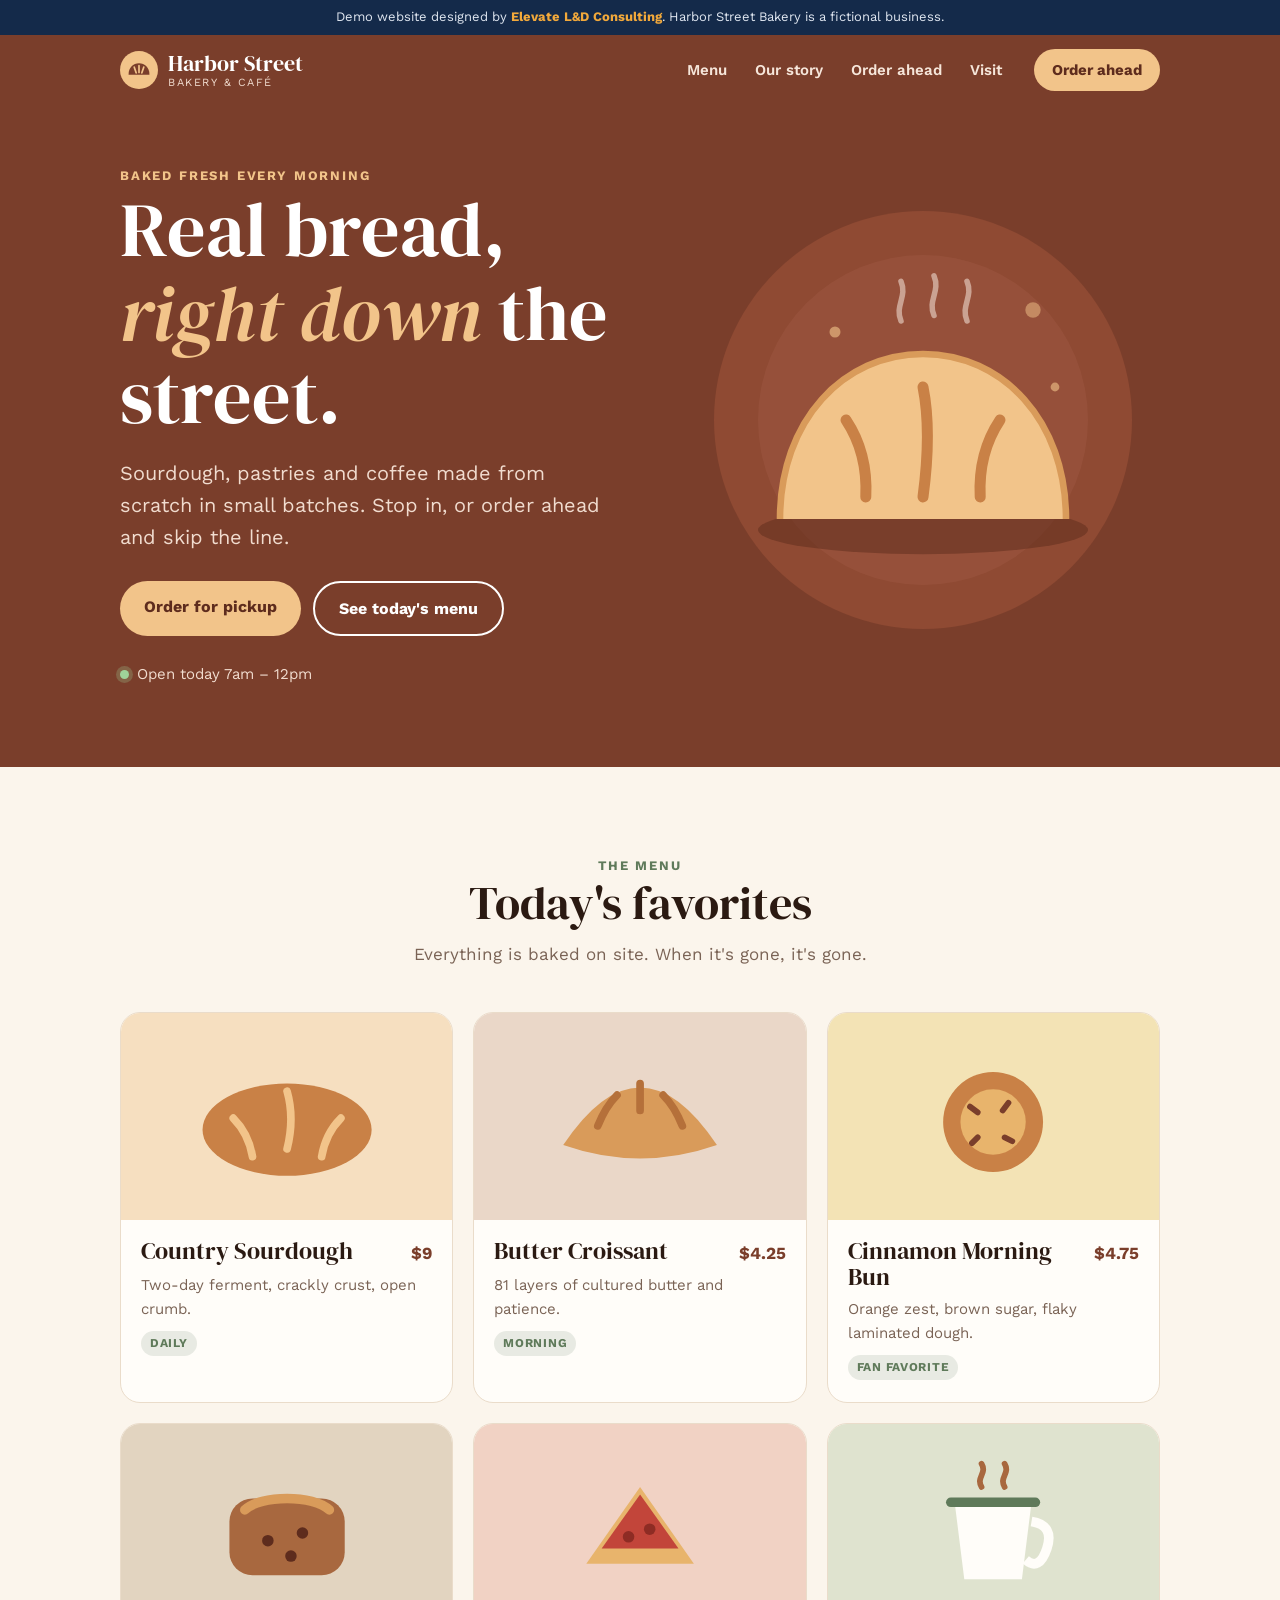
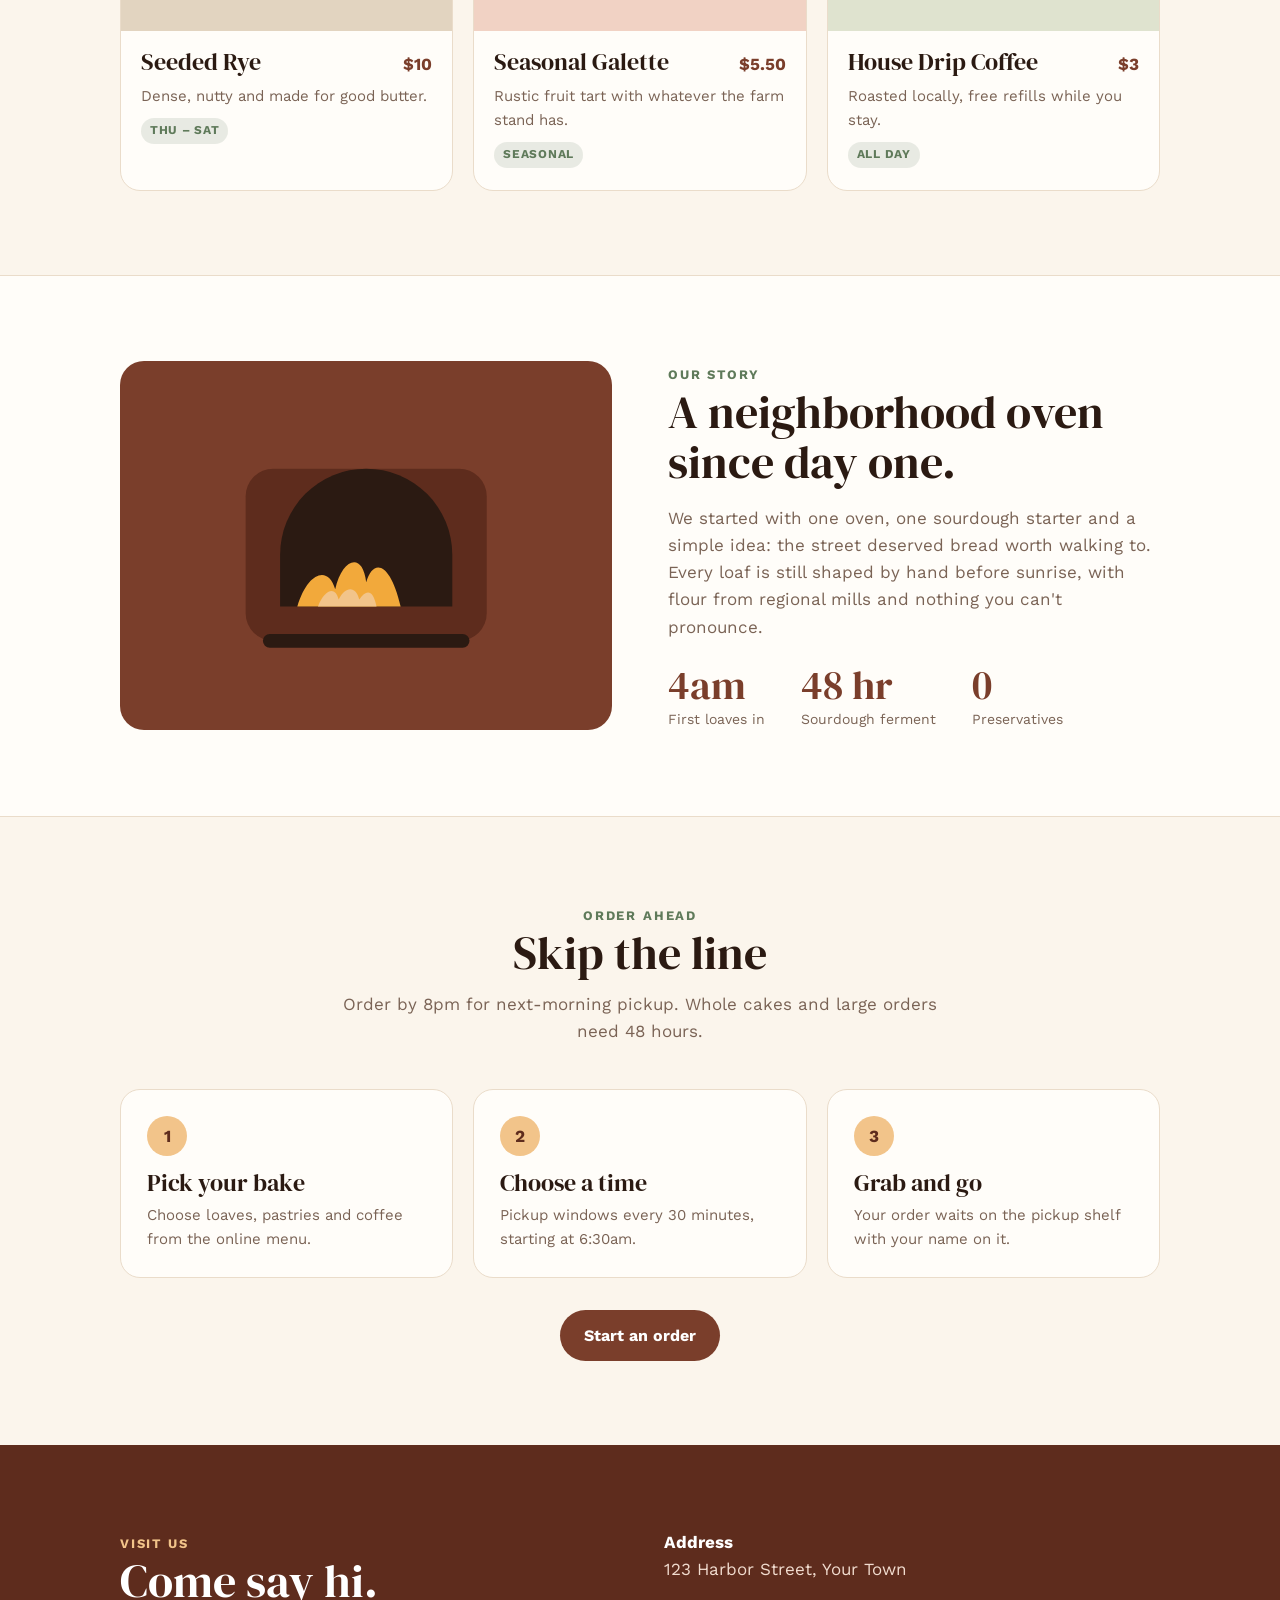
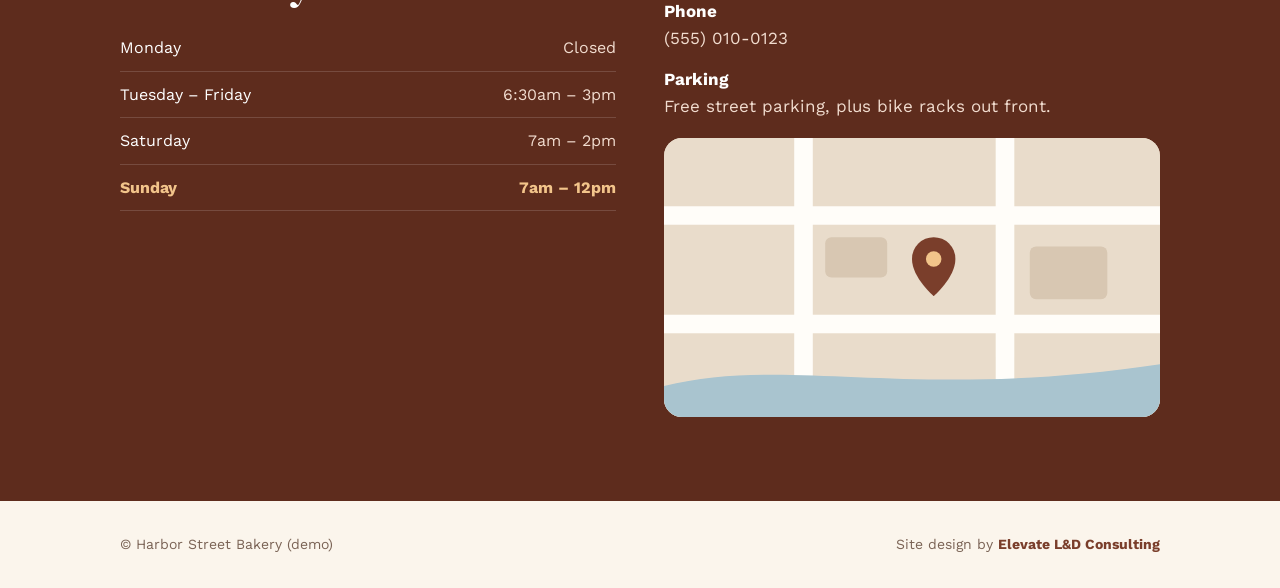
==== harbor-bakery.html @ c4de7d1b "Add files via upload" ====
<!doctype html>
<html lang="en">
<head>
<meta charset="utf-8">
<meta name="viewport" content="width=device-width,initial-scale=1">
<title>Harbor Street Bakery | Demo site by Elevate L&amp;D Consulting</title>
<meta name="description" content="Demo small-business website designed by Elevate L&D Consulting. Harbor Street Bakery is a fictional business.">
<meta name="robots" content="noindex">
<link rel="icon" href="data:image/svg+xml,%3Csvg xmlns='http://www.w3.org/2000/svg' viewBox='0 0 32 32'%3E%3Ccircle cx='16' cy='16' r='16' fill='%237a3e2b'/%3E%3Cpath d='M9 19c0-5 3-8 7-8s7 3 7 8z' fill='%23f2c48a'/%3E%3C/svg%3E">
<link rel="preconnect" href="https://fonts.googleapis.com">
<link rel="preconnect" href="https://fonts.gstatic.com" crossorigin>
<link href="https://fonts.googleapis.com/css2?family=DM+Serif+Display:ital@0;1&family=Work+Sans:wght@400;500;600;700&display=swap" rel="stylesheet">
<style>
:root{--rust:#7a3e2b;--rust2:#5e2c1d;--crust:#f2c48a;--cream:#fbf5ec;--flour:#fffdf9;--ink:#2b1a12;--mute:#7a6355;--line:#eadcca;--sage:#5f7a5a}
@media (prefers-color-scheme:dark){:root:not([data-theme="light"]){--cream:#1d1410;--flour:#271b15;--ink:#f6ebe0;--mute:#c4ab98;--line:#3d2c22}}
*{box-sizing:border-box}
html{scroll-behavior:smooth}
body{margin:0;background:var(--cream);color:var(--ink);font:17px/1.6 "Work Sans",system-ui,sans-serif}
a{color:inherit}
.wrap{max-width:1080px;margin:0 auto;padding:0 20px}
h1,h2,h3{font-family:"DM Serif Display",Georgia,serif;font-weight:400;line-height:1.1;margin:0}
h2{font-size:clamp(32px,5vw,46px)}
.kicker{font-size:13px;font-weight:700;letter-spacing:.14em;text-transform:uppercase;color:var(--sage)}
.btn{display:inline-block;padding:13px 24px;border-radius:999px;font-weight:700;text-decoration:none;font-size:16px;transition:transform .15s}
.btn:hover{transform:translateY(-1px)}
.btn.crust{background:var(--crust);color:var(--rust2)}
.btn.line{border:2px solid currentColor}

/* demo ribbon */
.demo{background:#142a4a;color:#dfe6f0;font-size:13px;text-align:center;padding:7px 16px}
.demo a{color:#f2a93b;font-weight:700;text-decoration:none}

/* nav */
header{background:var(--rust);color:#fff}
.nav{display:flex;align-items:center;gap:20px;height:70px}
.logo{display:flex;align-items:center;gap:10px;text-decoration:none}
.logo svg{width:38px;height:38px}
.logo span{font-family:"DM Serif Display",serif;font-size:22px;line-height:1}
.logo small{display:block;font-family:"Work Sans",sans-serif;font-size:11px;letter-spacing:.14em;text-transform:uppercase;color:#f1dccf;margin-top:3px}
.nav nav{margin-left:auto;display:flex;gap:4px}
.nav nav a{text-decoration:none;color:#f6e6da;font-weight:600;font-size:15px;padding:8px 12px;border-radius:8px}
.nav nav a:hover{background:rgba(255,255,255,.1);color:#fff}
.nav .btn{padding:9px 18px;font-size:15px}
@media (max-width:760px){.nav nav{display:none}.nav .btn{margin-left:auto}}

/* hero */
.hero{background:var(--rust);color:#fff;overflow:hidden}
.hero .wrap{display:grid;grid-template-columns:1.05fr .95fr;gap:40px;align-items:center;padding-top:56px;padding-bottom:80px}
.hero h1{font-size:clamp(44px,7vw,76px)}
.hero h1 em{color:var(--crust)}
.hero p{color:#f1dccf;font-size:clamp(17px,2vw,20px);max-width:500px;margin:18px 0 28px}
.hero .ctas{display:flex;gap:12px;flex-wrap:wrap}
.hero .open{display:inline-flex;align-items:center;gap:8px;margin-top:26px;font-size:15px;color:#f1dccf}
.hero .open i{width:9px;height:9px;border-radius:50%;background:#9fd49a;box-shadow:0 0 0 4px rgba(159,212,154,.25)}
.art{position:relative;aspect-ratio:1;max-width:440px;justify-self:center;width:100%}
.art svg{width:100%;height:100%}
@media (max-width:760px){.hero .wrap{grid-template-columns:1fr;padding-top:40px;padding-bottom:56px}.art{max-width:300px}}

/* sections */
section{padding:84px 0}
@media (max-width:760px){section{padding:60px 0}}
.center{text-align:center;max-width:620px;margin:0 auto 44px}
.center p{color:var(--mute);margin:12px 0 0}

/* menu */
.menu{display:grid;grid-template-columns:repeat(3,1fr);gap:20px}
@media (max-width:860px){.menu{grid-template-columns:1fr 1fr}}
@media (max-width:520px){.menu{grid-template-columns:1fr}}
.item{background:var(--flour);border:1px solid var(--line);border-radius:20px;overflow:hidden}
.item .pic{aspect-ratio:16/10;display:grid;place-items:center}
.item .pic svg{width:58%;height:auto}
.item .txt{padding:18px 20px 22px}
.item .row{display:flex;justify-content:space-between;align-items:baseline;gap:10px}
.item h3{font-size:24px}
.item .price{font-weight:700;color:var(--rust)}
@media (prefers-color-scheme:dark){:root:not([data-theme="light"]) .item .price{color:var(--crust)}}
.item p{margin:6px 0 0;color:var(--mute);font-size:15px}
.tag{display:inline-block;margin-top:10px;font-size:12px;font-weight:700;letter-spacing:.06em;text-transform:uppercase;color:var(--sage);background:color-mix(in srgb,var(--sage) 14%,transparent);padding:3px 9px;border-radius:999px}
.p1{background:#f6dfc0}.p2{background:#ead7c8}.p3{background:#f3e3b5}.p4{background:#e2d4c0}.p5{background:#f1d2c4}.p6{background:#dfe3cf}

/* story */
.story{background:var(--flour);border-top:1px solid var(--line);border-bottom:1px solid var(--line)}
.story .wrap{display:grid;grid-template-columns:1fr 1fr;gap:56px;align-items:center}
.story p{color:var(--mute)}
.stats{display:flex;gap:36px;margin-top:24px;flex-wrap:wrap}
.stats b{display:block;font-family:"DM Serif Display",serif;font-size:40px;font-weight:400;color:var(--rust);line-height:1}
@media (prefers-color-scheme:dark){:root:not([data-theme="light"]) .stats b{color:var(--crust)}}
.stats span{font-size:14px;color:var(--mute)}
.oven{border-radius:24px;background:var(--rust);aspect-ratio:4/3;display:grid;place-items:center}
.oven svg{width:70%}
@media (max-width:760px){.story .wrap{grid-template-columns:1fr;gap:28px}}

/* order steps */
.steps{display:grid;grid-template-columns:repeat(3,1fr);gap:20px;counter-reset:n}
@media (max-width:760px){.steps{grid-template-columns:1fr}}
.step{background:var(--flour);border:1px solid var(--line);border-radius:20px;padding:26px}
.step::before{counter-increment:n;content:counter(n);display:grid;place-items:center;width:40px;height:40px;border-radius:50%;background:var(--crust);color:var(--rust2);font-weight:700;margin-bottom:14px}
.step h3{font-size:24px;margin-bottom:6px}
.step p{margin:0;color:var(--mute);font-size:15px}
.order-cta{text-align:center;margin-top:32px}
.order-cta .btn{background:var(--rust);color:#fff}

/* visit */
.visit{background:var(--rust2);color:#fff}
.visit .wrap{display:grid;grid-template-columns:1fr 1fr;gap:48px}
.visit h2{margin-bottom:18px}
.hours{width:100%;border-collapse:collapse;font-size:16px}
.hours td{padding:10px 0;border-bottom:1px solid rgba(255,255,255,.15)}
.hours td:last-child{text-align:right;color:#f1dccf}
.hours tr.today td{color:var(--crust);font-weight:700}
.info p{color:#f1dccf;margin:0 0 14px}
.info b{color:#fff}
.map{margin-top:18px;border-radius:18px;overflow:hidden;aspect-ratio:16/9;background:#e9dccb}
.map svg{width:100%;height:100%;display:block}
@media (max-width:760px){.visit .wrap{grid-template-columns:1fr}}

footer{padding:32px 0;font-size:14px;color:var(--mute)}
footer .wrap{display:flex;justify-content:space-between;gap:12px;flex-wrap:wrap}
footer a{font-weight:700;text-decoration:none;color:var(--rust)}
@media (prefers-color-scheme:dark){:root:not([data-theme="light"]) footer a{color:var(--crust)}}
</style>
</head>
<body>

<div class="demo">Demo website designed by <a href="index.html#digital" target="_top">Elevate L&amp;D Consulting</a>. Harbor Street Bakery is a fictional business.</div>

<header>
  <div class="wrap nav">
    <a class="logo" href="#top" aria-label="Harbor Street Bakery home">
      <svg viewBox="0 0 40 40" aria-hidden="true"><circle cx="20" cy="20" r="20" fill="#f2c48a"/><path d="M9 25c0-7.5 4.9-12 11-12s11 4.5 11 12z" fill="#7a3e2b"/><path d="M15 17l2 6M20 15.5v7M25 17l-2 6" stroke="#f2c48a" stroke-width="1.8" stroke-linecap="round"/></svg>
      <span>Harbor Street<small>Bakery &amp; Café</small></span>
    </a>
    <nav><a href="#menu">Menu</a><a href="#story">Our story</a><a href="#order">Order ahead</a><a href="#visit">Visit</a></nav>
    <a class="btn crust" href="#order">Order ahead</a>
  </div>
</header>

<main id="top">
<section class="hero" style="padding:0">
  <div class="wrap">
    <div>
      <span class="kicker" style="color:var(--crust)">Baked fresh every morning</span>
      <h1>Real bread, <em>right down</em> the street.</h1>
      <p>Sourdough, pastries and coffee made from scratch in small batches. Stop in, or order ahead and skip the line.</p>
      <div class="ctas"><a class="btn crust" href="#order">Order for pickup</a><a class="btn line" href="#menu">See today's menu</a></div>
      <div class="open"><i></i><span id="openNow">Open today 6:30am – 3pm</span></div>
    </div>
    <div class="art" aria-hidden="true">
      <svg viewBox="0 0 400 400">
        <circle cx="200" cy="200" r="190" fill="#8f4a33"/>
        <circle cx="200" cy="200" r="150" fill="#9c5640" opacity=".6"/>
        <ellipse cx="200" cy="300" rx="150" ry="22" fill="#5e2c1d" opacity=".5"/>
        <path d="M70 290c0-90 58-150 130-150s130 60 130 150z" fill="#f2c48a"/>
        <path d="M70 290c0-90 58-150 130-150s130 60 130 150" fill="none" stroke="#d99b5a" stroke-width="6"/>
        <path d="M130 200q20 30 18 70M200 170q8 40 0 100M270 200q-20 30-18 70" stroke="#c98146" stroke-width="10" stroke-linecap="round" fill="none"/>
        <circle cx="120" cy="120" r="5" fill="#f2c48a" opacity=".6"/><circle cx="300" cy="100" r="7" fill="#f2c48a" opacity=".5"/><circle cx="320" cy="170" r="4" fill="#f2c48a" opacity=".6"/>
        <path d="M180 110c-6-14 6-22 0-36M210 105c-6-14 6-22 0-36M240 110c-6-14 6-22 0-36" stroke="#f6e6da" stroke-width="5" stroke-linecap="round" fill="none" opacity=".55"/>
      </svg>
    </div>
  </div>
</section>

<section id="menu">
  <div class="wrap">
    <div class="center"><span class="kicker">The menu</span><h2>Today's favorites</h2><p>Everything is baked on site. When it's gone, it's gone.</p></div>
    <div class="menu">
      <article class="item"><div class="pic p1"><svg viewBox="0 0 100 70"><ellipse cx="50" cy="42" rx="44" ry="24" fill="#c98146"/><path d="M22 36q8 8 10 20M50 22q4 14 0 30M78 36q-8 8-10 20" stroke="#f2c48a" stroke-width="4" stroke-linecap="round" fill="none"/></svg></div>
        <div class="txt"><div class="row"><h3>Country Sourdough</h3><span class="price">$9</span></div><p>Two-day ferment, crackly crust, open crumb.</p><span class="tag">Daily</span></div></article>
      <article class="item"><div class="pic p2"><svg viewBox="0 0 100 70"><path d="M10 50q40-60 80 0q-40 14-80 0z" fill="#d99b5a"/><path d="M28 40q4-10 10-16M50 32v-14M72 40q-4-10-10-16" stroke="#b5703a" stroke-width="4" stroke-linecap="round" fill="none"/></svg></div>
        <div class="txt"><div class="row"><h3>Butter Croissant</h3><span class="price">$4.25</span></div><p>81 layers of cultured butter and patience.</p><span class="tag">Morning</span></div></article>
      <article class="item"><div class="pic p3"><svg viewBox="0 0 100 70"><circle cx="50" cy="38" r="26" fill="#c98146"/><circle cx="50" cy="38" r="17" fill="#e8b46c"/><path d="M38 30l4 3M58 28l-3 4M56 46l4 2M42 46l-3 3" stroke="#7a3e2b" stroke-width="3" stroke-linecap="round"/></svg></div>
        <div class="txt"><div class="row"><h3>Cinnamon Morning Bun</h3><span class="price">$4.75</span></div><p>Orange zest, brown sugar, flaky laminated dough.</p><span class="tag">Fan favorite</span></div></article>
      <article class="item"><div class="pic p4"><svg viewBox="0 0 100 70"><rect x="20" y="20" width="60" height="40" rx="12" fill="#a8683f"/><path d="M28 26c8-8 36-8 44 0" stroke="#d99b5a" stroke-width="5" fill="none" stroke-linecap="round"/><circle cx="40" cy="42" r="3" fill="#5e2c1d"/><circle cx="58" cy="38" r="3" fill="#5e2c1d"/><circle cx="52" cy="50" r="3" fill="#5e2c1d"/></svg></div>
        <div class="txt"><div class="row"><h3>Seeded Rye</h3><span class="price">$10</span></div><p>Dense, nutty and made for good butter.</p><span class="tag">Thu – Sat</span></div></article>
      <article class="item"><div class="pic p5"><svg viewBox="0 0 100 70"><path d="M22 54l28-40 28 40z" fill="#e8b46c"/><path d="M30 46l20-28 20 28z" fill="#c2453a"/><circle cx="44" cy="40" r="3" fill="#8e2c24"/><circle cx="55" cy="36" r="3" fill="#8e2c24"/></svg></div>
        <div class="txt"><div class="row"><h3>Seasonal Galette</h3><span class="price">$5.50</span></div><p>Rustic fruit tart with whatever the farm stand has.</p><span class="tag">Seasonal</span></div></article>
      <article class="item"><div class="pic p6"><svg viewBox="0 0 100 70"><path d="M30 22h40l-5 40H35z" fill="#fffdf9"/><path d="M28 22h44" stroke="#5f7a5a" stroke-width="5" stroke-linecap="round"/><path d="M70 32q12 2 8 14t-11 6" stroke="#fffdf9" stroke-width="5" fill="none"/><path d="M44 14c-3-5 3-7 0-12M56 14c-3-5 3-7 0-12" stroke="#a8683f" stroke-width="3" stroke-linecap="round" fill="none"/></svg></div>
        <div class="txt"><div class="row"><h3>House Drip Coffee</h3><span class="price">$3</span></div><p>Roasted locally, free refills while you stay.</p><span class="tag">All day</span></div></article>
    </div>
  </div>
</section>

<section class="story" id="story">
  <div class="wrap">
    <div class="oven" aria-hidden="true">
      <svg viewBox="0 0 200 150"><rect x="30" y="30" width="140" height="100" rx="16" fill="#5e2c1d"/><path d="M50 110V80a50 50 0 0 1 100 0v30z" fill="#2b1a12"/><path d="M60 110c6-20 18-24 22-10 4-18 16-22 18-4 4-14 14-12 20 14z" fill="#f2a93b"/><path d="M72 110c4-10 10-12 12-4 4-8 10-8 12 0 4-6 8-6 10 4z" fill="#f2c48a"/><rect x="40" y="126" width="120" height="8" rx="4" fill="#2b1a12"/></svg>
    </div>
    <div>
      <span class="kicker">Our story</span>
      <h2>A neighborhood oven since day one.</h2>
      <p>We started with one oven, one sourdough starter and a simple idea: the street deserved bread worth walking to. Every loaf is still shaped by hand before sunrise, with flour from regional mills and nothing you can't pronounce.</p>
      <div class="stats"><div><b>4am</b><span>First loaves in</span></div><div><b>48 hr</b><span>Sourdough ferment</span></div><div><b>0</b><span>Preservatives</span></div></div>
    </div>
  </div>
</section>

<section id="order">
  <div class="wrap">
    <div class="center"><span class="kicker">Order ahead</span><h2>Skip the line</h2><p>Order by 8pm for next-morning pickup. Whole cakes and large orders need 48 hours.</p></div>
    <div class="steps">
      <div class="step"><h3>Pick your bake</h3><p>Choose loaves, pastries and coffee from the online menu.</p></div>
      <div class="step"><h3>Choose a time</h3><p>Pickup windows every 30 minutes, starting at 6:30am.</p></div>
      <div class="step"><h3>Grab and go</h3><p>Your order waits on the pickup shelf with your name on it.</p></div>
    </div>
    <div class="order-cta"><a class="btn" href="#order">Start an order</a></div>
  </div>
</section>

<section class="visit" id="visit">
  <div class="wrap">
    <div>
      <span class="kicker" style="color:var(--crust)">Visit us</span>
      <h2>Come say hi.</h2>
      <table class="hours" id="hours">
        <tr><td>Monday</td><td>Closed</td></tr>
        <tr><td>Tuesday – Friday</td><td>6:30am – 3pm</td></tr>
        <tr><td>Saturday</td><td>7am – 2pm</td></tr>
        <tr><td>Sunday</td><td>7am – 12pm</td></tr>
      </table>
    </div>
    <div class="info">
      <p><b>Address</b><br>123 Harbor Street, Your Town</p>
      <p><b>Phone</b><br>(555) 010-0123</p>
      <p><b>Parking</b><br>Free street parking, plus bike racks out front.</p>
      <div class="map" aria-hidden="true">
        <svg viewBox="0 0 320 180" preserveAspectRatio="xMidYMid slice"><rect width="320" height="180" fill="#e9dccb"/><path d="M0 120h320M0 50h320M90 0v180M220 0v180" stroke="#fffdf9" stroke-width="12"/><path d="M0 160c80-20 160 10 320-14v34H0z" fill="#a9c4cf"/><rect x="104" y="64" width="40" height="26" rx="4" fill="#d8c7b2"/><rect x="236" y="70" width="50" height="34" rx="4" fill="#d8c7b2"/><path d="M160 78a14 14 0 1 1 28 0c0 12-14 24-14 24s-14-12-14-24z" fill="#7a3e2b"/><circle cx="174" cy="78" r="5" fill="#f2c48a"/></svg>
      </div>
    </div>
  </div>
</section>
</main>

<footer>
  <div class="wrap">
    <span>© Harbor Street Bakery (demo)</span>
    <span>Site design by <a href="index.html#digital" target="_top">Elevate L&amp;D Consulting</a></span>
  </div>
</footer>

<script>
/* highlight today's hours and show open/closed status */
(function(){
  const d=new Date().getDay(); // 0 Sun ... 6 Sat
  const row=d===1?0:d===0?3:d===6?2:1;
  const rows=document.querySelectorAll("#hours tr");
  if(rows[row])rows[row].classList.add("today");
  const text=["Open today 7am – 12pm","Closed today · Back Tuesday at 6:30am","Open today 6:30am – 3pm","Open today 6:30am – 3pm","Open today 6:30am – 3pm","Open today 6:30am – 3pm","Open today 7am – 2pm"][d];
  document.getElementById("openNow").textContent=text;
})();
</script>
</body>
</html>
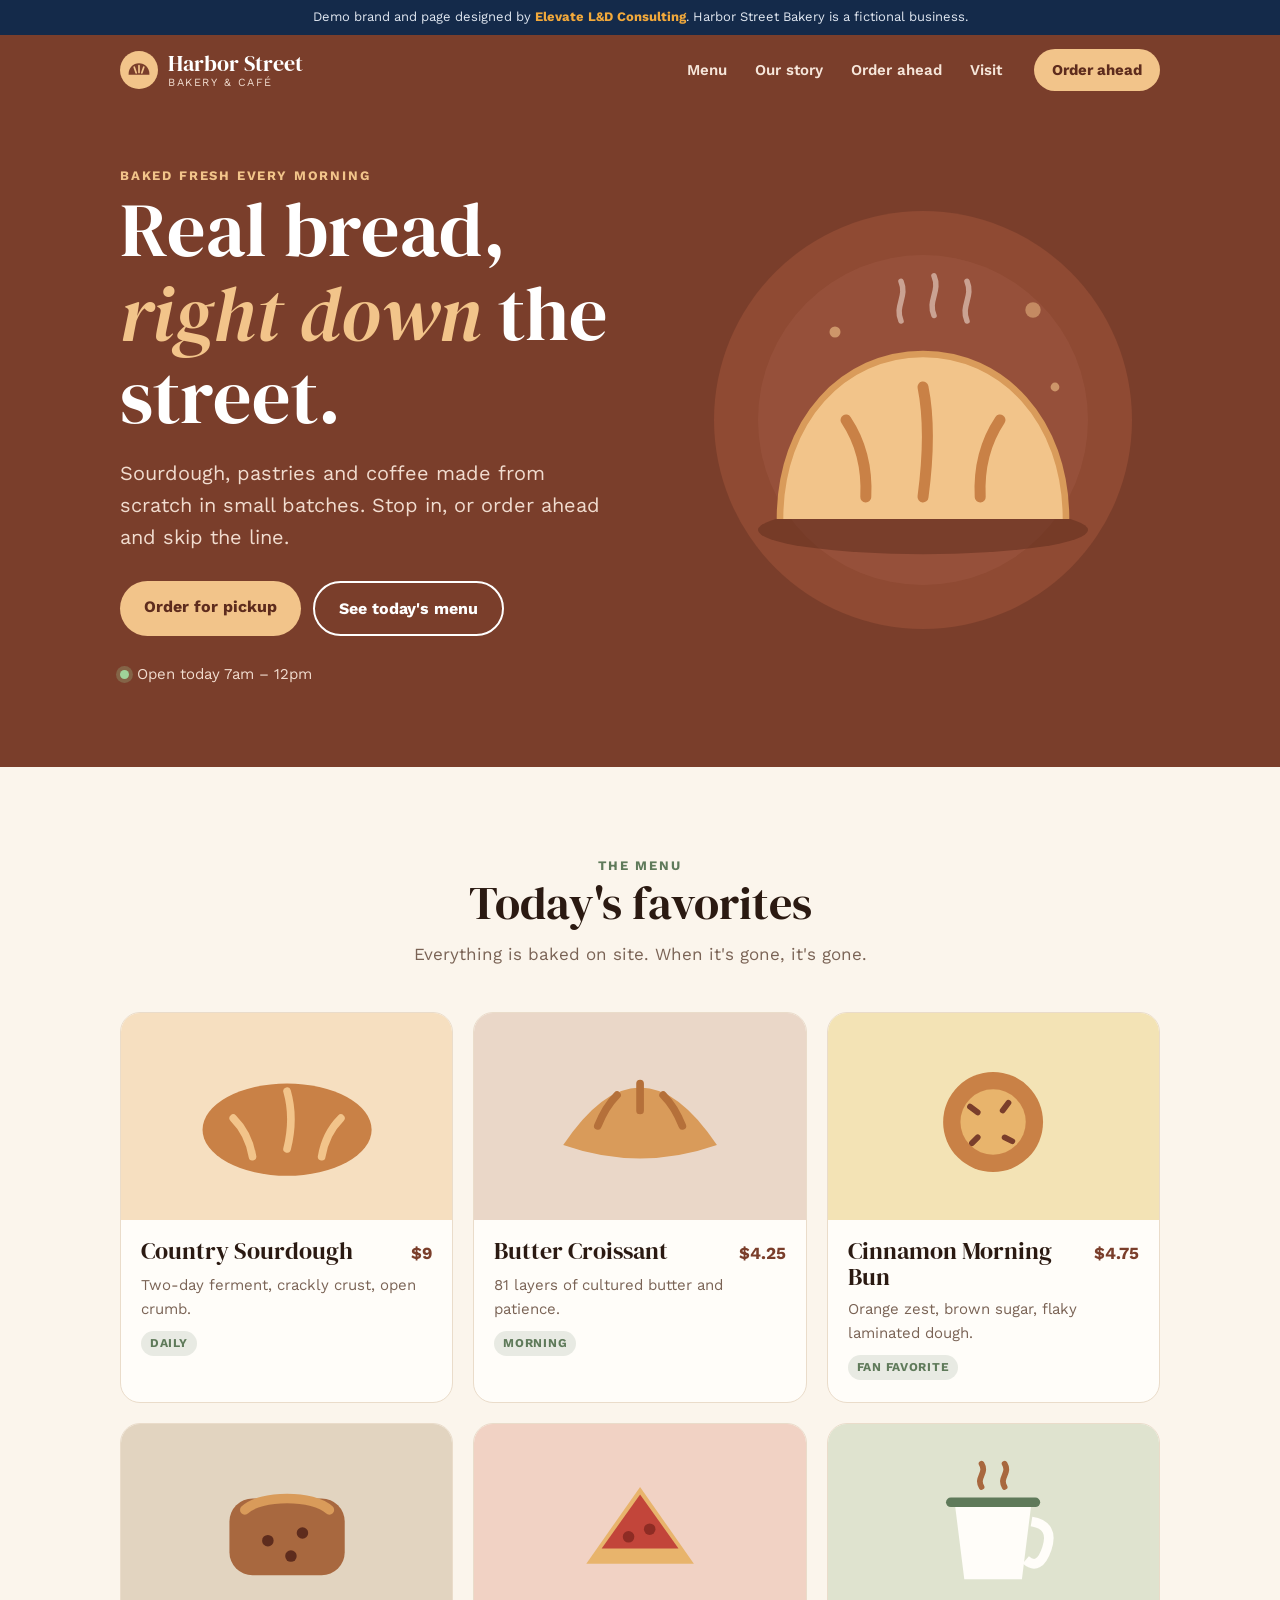
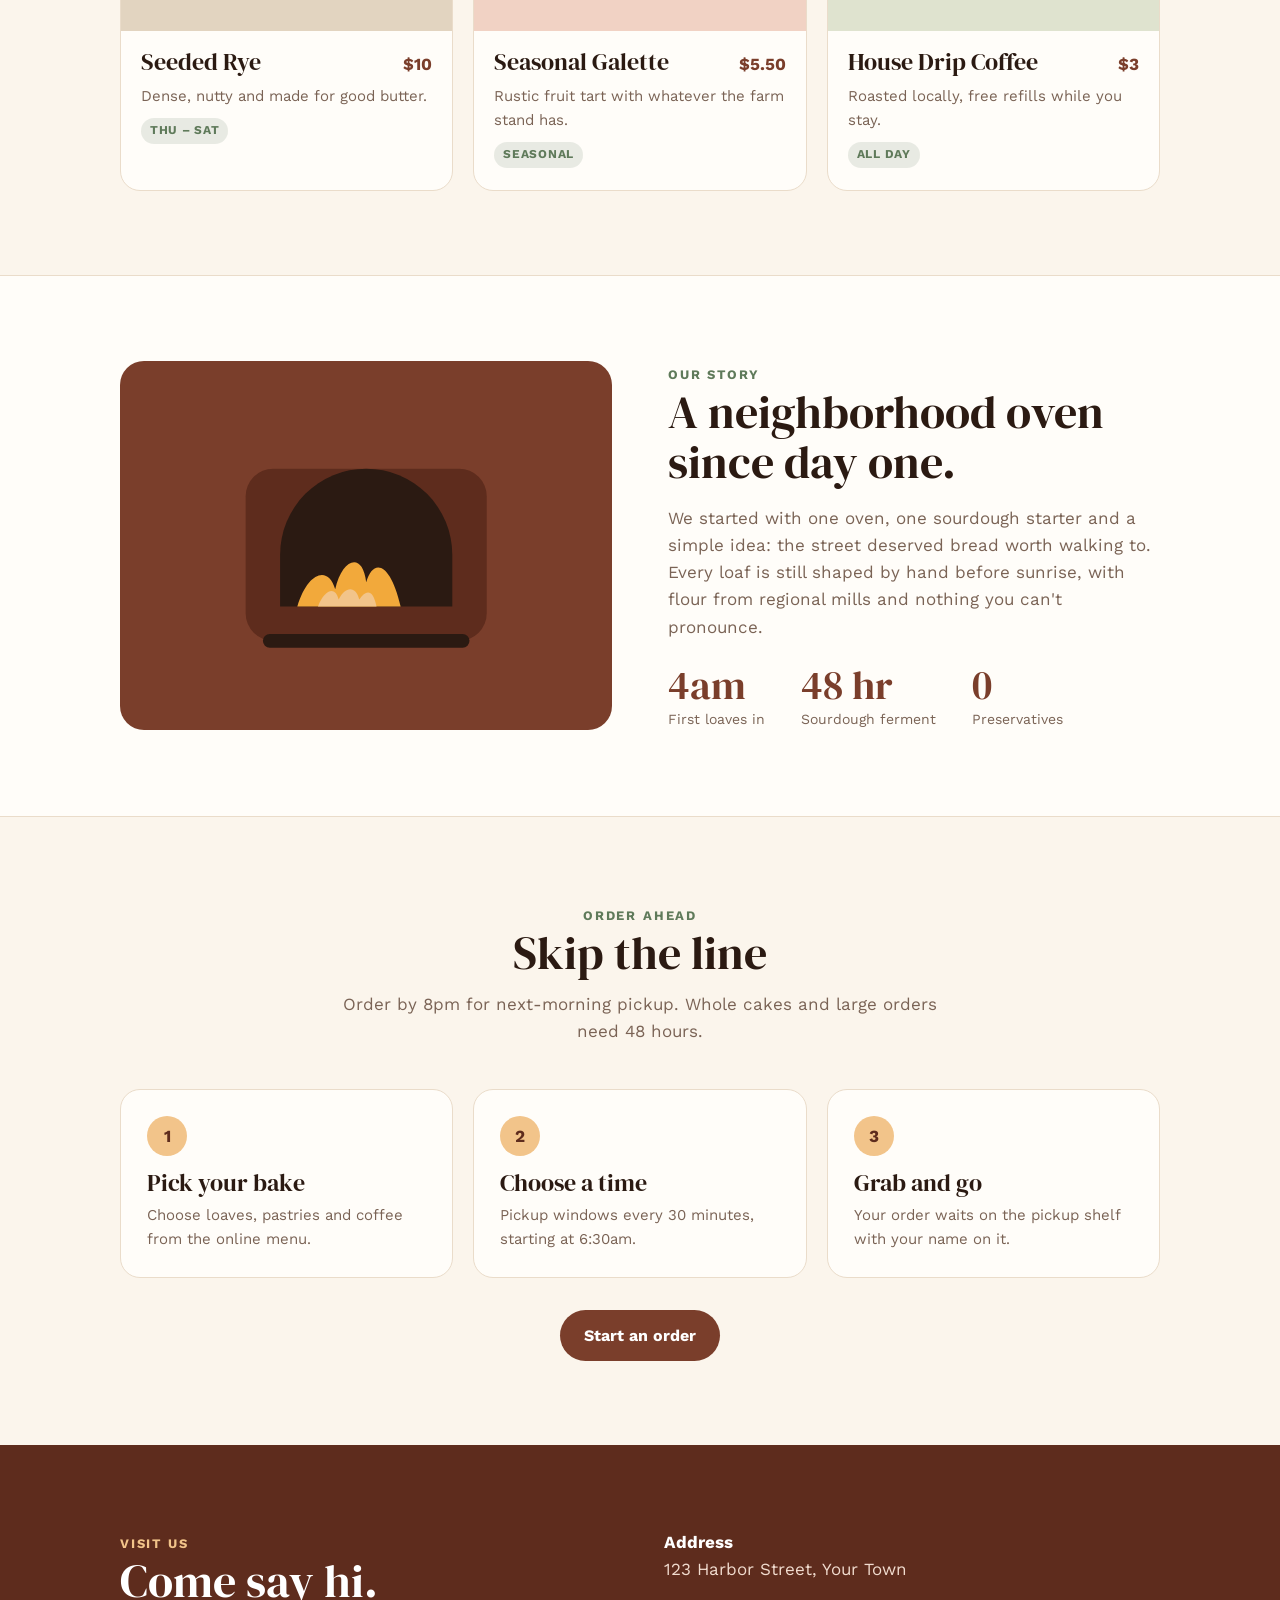
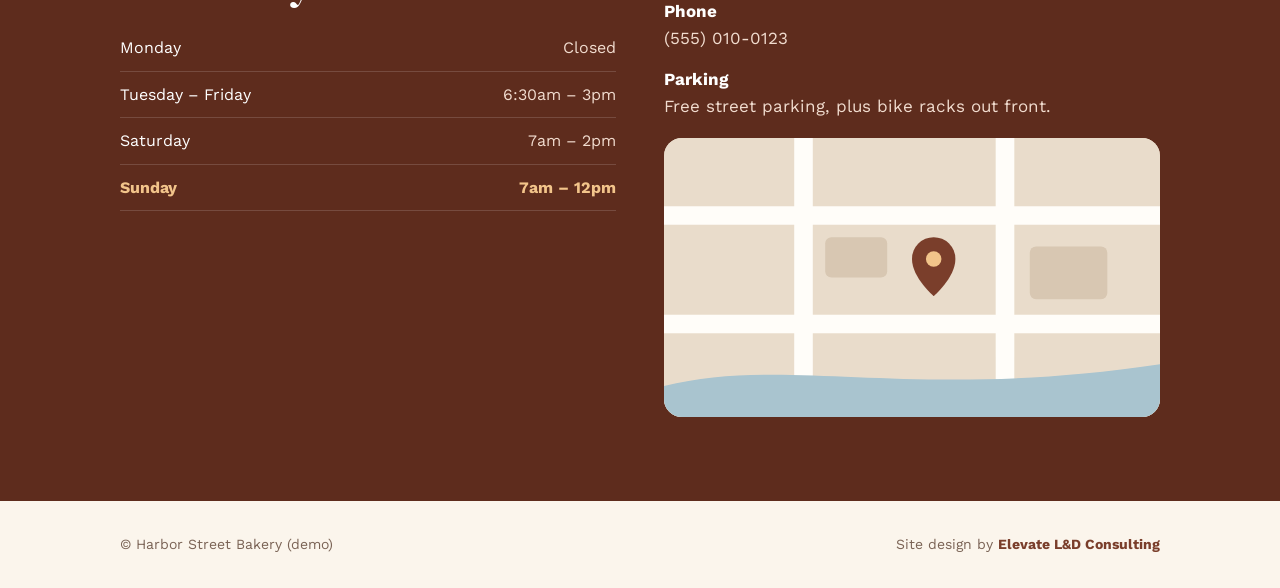
==== commit 7e09d209: "Add files via upload" ====
--- a/harbor-bakery.html
+++ b/harbor-bakery.html
@@ -4,7 +4,7 @@
 <meta charset="utf-8">
 <meta name="viewport" content="width=device-width,initial-scale=1">
 <title>Harbor Street Bakery | Demo site by Elevate L&amp;D Consulting</title>
-<meta name="description" content="Demo small-business website designed by Elevate L&D Consulting. Harbor Street Bakery is a fictional business.">
+<meta name="description" content="Demo small-business brand and page designed by Elevate L&D Consulting. Harbor Street Bakery is a fictional business.">
 <meta name="robots" content="noindex">
 <link rel="icon" href="data:image/svg+xml,%3Csvg xmlns='http://www.w3.org/2000/svg' viewBox='0 0 32 32'%3E%3Ccircle cx='16' cy='16' r='16' fill='%237a3e2b'/%3E%3Cpath d='M9 19c0-5 3-8 7-8s7 3 7 8z' fill='%23f2c48a'/%3E%3C/svg%3E">
 <link rel="preconnect" href="https://fonts.googleapis.com">
@@ -122,7 +122,7 @@
 </head>
 <body>
 
-<div class="demo">Demo website designed by <a href="index.html#digital" target="_top">Elevate L&amp;D Consulting</a>. Harbor Street Bakery is a fictional business.</div>
+<div class="demo">Demo brand and page designed by <a href="index.html#digital" target="_top">Elevate L&amp;D Consulting</a>. Harbor Street Bakery is a fictional business.</div>
 
 <header>
   <div class="wrap nav">
